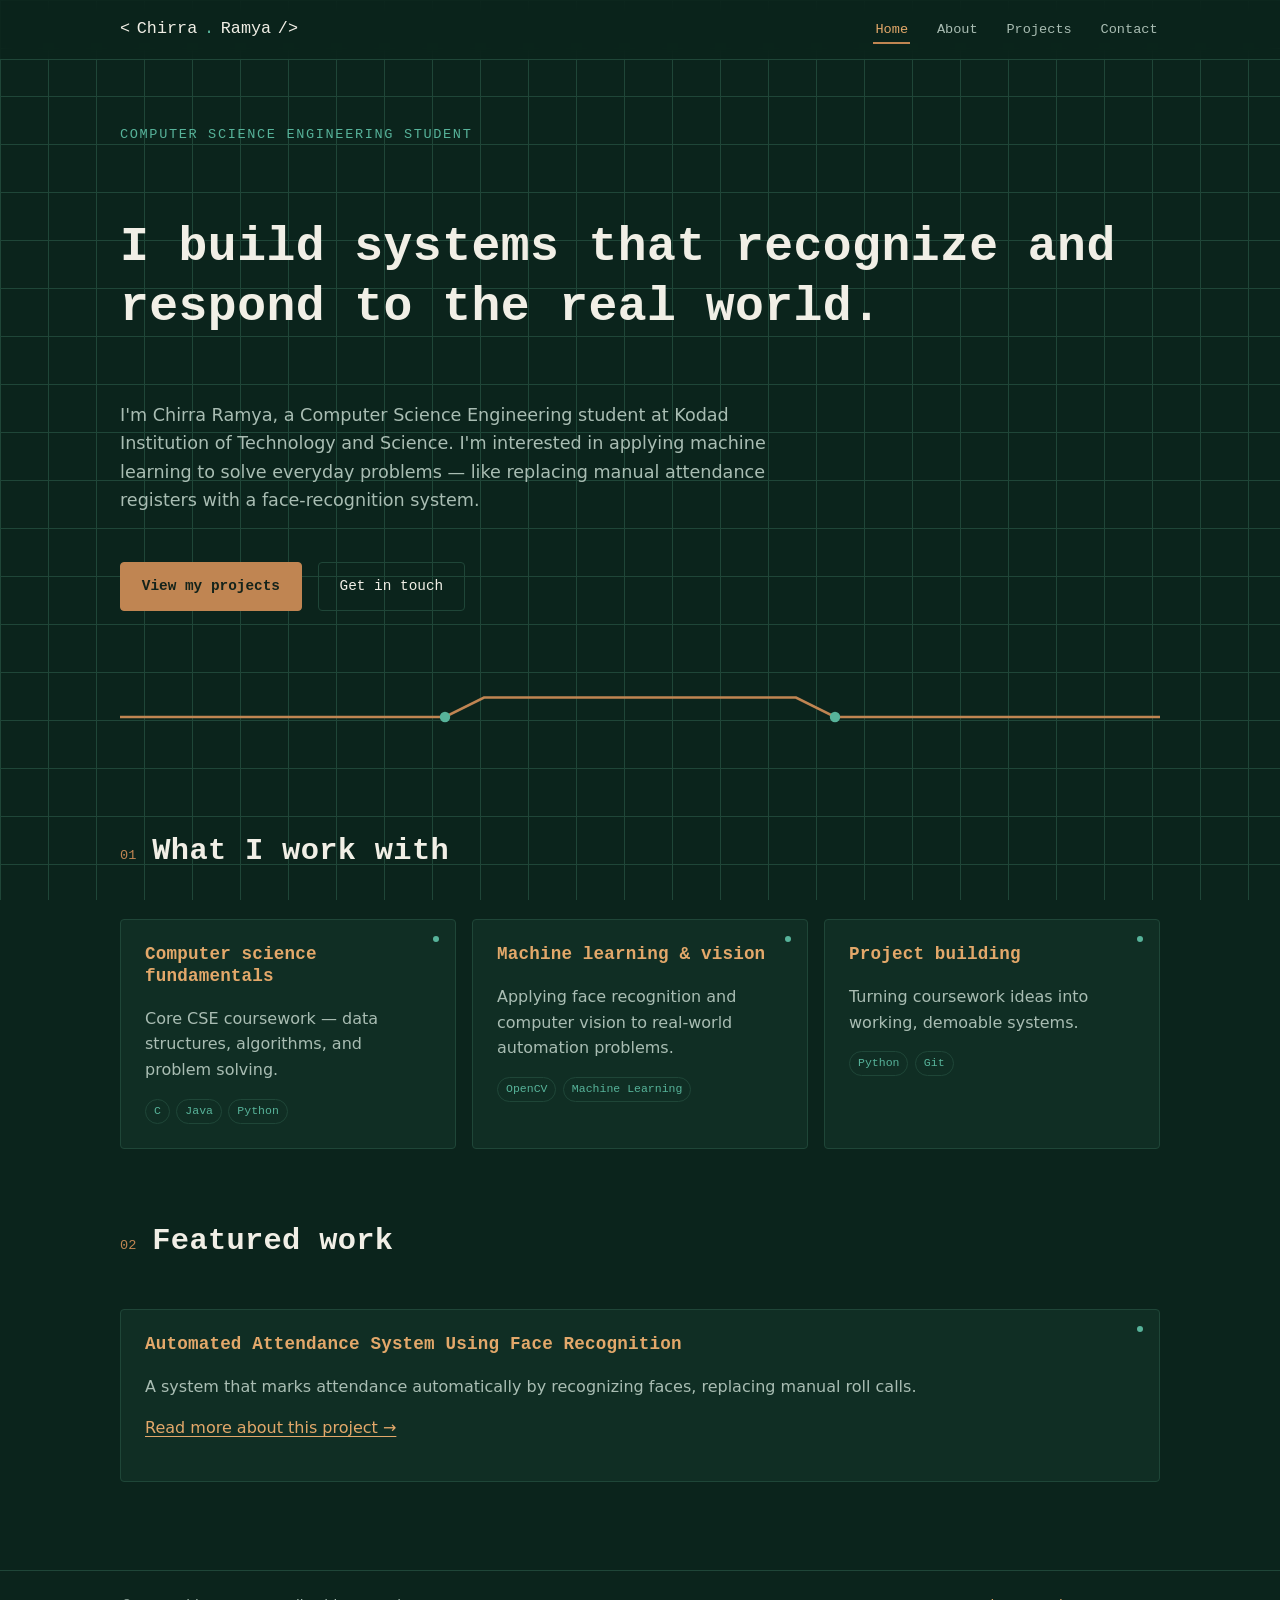
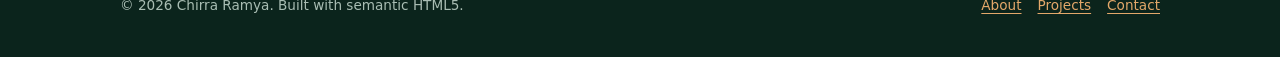
==== index.html @ 434fa374 "Rename index .html to index.html" ====
<!DOCTYPE html>
<html lang="en">
<head>
  <meta charset="UTF-8" />
  <meta name="viewport" content="width=device-width, initial-scale=1.0" />

  <title>Chirra Ramya — CSE Student &amp; Developer</title>
  <meta name="description" content="Portfolio of Chirra Ramya, a Computer Science Engineering student at Kodad Institution of Technology and Science, building projects like an automated attendance system using face recognition." />
  <meta name="keywords" content="Chirra Ramya, CSE, computer science, face recognition, portfolio" />
  <meta name="author" content="Chirra Ramya" />
  <link rel="canonical" href="https://example.com/index.html" />

  <meta property="og:type" content="website" />
  <meta property="og:title" content="Chirra Ramya — CSE Student & Developer" />
  <meta property="og:description" content="CSE student building an automated attendance system using face recognition." />
  <meta property="og:url" content="https://example.com/index.html" />
  <meta name="twitter:card" content="summary" />

  <link rel="stylesheet" href="style.css" />
</head>
<body>

  <a class="skip-link" href="#main">Skip to main content</a>

  <header class="site-header">
    <div class="wrap header-inner">
      <a class="brand" href="index.html" aria-label="Chirra Ramya, home">
        <span aria-hidden="true">&lt;</span>Chirra<span class="dot" aria-hidden="true">.</span>Ramya<span aria-hidden="true">/&gt;</span>
      </a>

      <button class="nav-toggle" type="button" aria-expanded="false" aria-controls="primary-nav">
        Menu
      </button>

      <nav class="primary-nav" id="primary-nav" aria-label="Primary">
        <ul>
          <li><a href="index.html" aria-current="page">Home</a></li>
          <li><a href="about.html">About</a></li>
          <li><a href="projects.html">Projects</a></li>
          <li><a href="contact.html">Contact</a></li>
        </ul>
      </nav>
    </div>
  </header>

  <main id="main">
    <div class="wrap">

      <section class="hero" aria-labelledby="hero-heading">
        <p class="eyebrow">Computer Science Engineering student</p>
        <h1 id="hero-heading">I build systems that recognize and respond to the real world.</h1>
        <p class="lede">
          I'm Chirra Ramya, a Computer Science Engineering student at Kodad
          Institution of Technology and Science. I'm interested in applying
          machine learning to solve everyday problems — like replacing
          manual attendance registers with a face-recognition system.
        </p>
        <div class="cta-row">
          <a class="btn btn-primary" href="projects.html">View my projects</a>
          <a class="btn btn-ghost" href="contact.html">Get in touch</a>
        </div>
      </section>

      <svg class="trace" viewBox="0 0 800 40" preserveAspectRatio="none" aria-hidden="true" focusable="false">
        <path d="M0 20 H250 L280 5 H520 L550 20 H800" />
        <circle cx="250" cy="20" r="4" />
        <circle cx="550" cy="20" r="4" />
      </svg>

      <section aria-labelledby="skills-heading">
        <div class="section-head">
          <span class="index" aria-hidden="true">01</span>
          <h2 id="skills-heading">What I work with</h2>
        </div>
        <div class="grid">
          <article class="card">
            <h3>Computer science fundamentals</h3>
            <p>Core CSE coursework — data structures, algorithms, and problem solving.</p>
            <div class="tag-row">
              <span class="tag">C</span>
              <span class="tag">Java</span>
              <span class="tag">Python</span>
            </div>
          </article>
          <article class="card">
            <h3>Machine learning &amp; vision</h3>
            <p>Applying face recognition and computer vision to real-world automation problems.</p>
            <div class="tag-row">
              <span class="tag">OpenCV</span>
              <span class="tag">Machine Learning</span>
            </div>
          </article>
          <article class="card">
            <h3>Project building</h3>
            <p>Turning coursework ideas into working, demoable systems.</p>
            <div class="tag-row">
              <span class="tag">Python</span>
              <span class="tag">Git</span>
            </div>
          </article>
        </div>
      </section>

      <section aria-labelledby="featured-heading">
        <div class="section-head">
          <span class="index" aria-hidden="true">02</span>
          <h2 id="featured-heading">Featured work</h2>
        </div>
        <div class="grid">
          <article class="card">
            <h3>Automated Attendance System Using Face Recognition</h3>
            <p>A system that marks attendance automatically by recognizing faces, replacing manual roll calls.</p>
            <p><a href="projects.html#attendance-system">Read more about this project →</a></p>
          </article>
        </div>
      </section>

    </div>
  </main>

  <footer class="site-footer">
    <div class="wrap">
      <p>&copy; 2026 Chirra Ramya. Built with semantic HTML5.</p>
      <nav aria-label="Footer">
        <ul>
          <li><a href="about.html">About</a></li>
          <li><a href="projects.html">Projects</a></li>
          <li><a href="contact.html">Contact</a></li>
        </ul>
      </nav>
    </div>
  </footer>

  <script src="nav.js"></script>
</body>
</html>
---- style.css ----
/* =========================================================
   Chirra Ramya — Portfolio Stylesheet
   Theme: printed-circuit-board — copper traces, vias, silkscreen text
   ========================================================= */

:root {
  --bg: #0b241c;
  --bg-panel: #102e24;
  --bg-panel-raised: #143a2d;
  --copper: #c08552;
  --copper-bright: #e3a86a;
  --teal: #57b39a;
  --text: #f1efe6;
  --text-dim: #a9bdb3;
  --border: #1f4638;
  --focus: #ffd479;

  --font-display: "IBM Plex Mono", "Courier New", monospace;
  --font-body: "Inter", system-ui, -apple-system, "Segoe UI", sans-serif;

  --space-1: 0.5rem;
  --space-2: 1rem;
  --space-3: 1.5rem;
  --space-4: 2.5rem;
  --space-5: 4rem;

  --radius: 4px;
  --max-width: 68rem;
}

/* Respect people who don't want animation */
@media (prefers-reduced-motion: reduce) {
  *, *::before, *::after {
    animation-duration: 0.01ms !important;
    animation-iteration-count: 1 !important;
    transition-duration: 0.01ms !important;
    scroll-behavior: auto !important;
  }
}

*, *::before, *::after { box-sizing: border-box; }

html {
  scroll-behavior: smooth;
}

body {
  margin: 0;
  background-color: var(--bg);
  background-image:
    linear-gradient(var(--border) 1px, transparent 1px),
    linear-gradient(90deg, var(--border) 1px, transparent 1px);
  background-size: 48px 48px;
  background-attachment: fixed;
  color: var(--text);
  font-family: var(--font-body);
  font-size: 1rem;
  line-height: 1.6;
}

h1, h2, h3, h4 {
  font-family: var(--font-display);
  font-weight: 600;
  letter-spacing: 0.01em;
  line-height: 1.25;
  color: var(--text);
}

h1 { font-size: clamp(2rem, 4vw, 3rem); }
h2 { font-size: clamp(1.4rem, 2.6vw, 1.9rem); }
h3 { font-size: 1.1rem; color: var(--copper-bright); }

p { margin: 0 0 var(--space-2) 0; color: var(--text-dim); }

a {
  color: var(--copper-bright);
  text-decoration-thickness: 1px;
  text-underline-offset: 3px;
}
a:hover { color: var(--teal); }

/* Visible, high-contrast focus ring everywhere — required for keyboard users */
a:focus-visible,
button:focus-visible,
input:focus-visible,
textarea:focus-visible,
[tabindex]:focus-visible {
  outline: 3px solid var(--focus);
  outline-offset: 3px;
  border-radius: var(--radius);
}

/* Skip link: hidden until a keyboard user tabs to it */
.skip-link {
  position: absolute;
  left: -999px;
  top: auto;
  background: var(--copper-bright);
  color: #14231b;
  padding: var(--space-1) var(--space-2);
  z-index: 100;
  font-family: var(--font-display);
  font-weight: 700;
  border-radius: var(--radius);
}
.skip-link:focus {
  left: var(--space-2);
  top: var(--space-2);
}

/* Screen-reader-only utility: content stays for assistive tech, invisible visually */
.sr-only {
  position: absolute;
  width: 1px; height: 1px;
  padding: 0; margin: -1px;
  overflow: hidden;
  clip: rect(0,0,0,0);
  white-space: nowrap;
  border: 0;
}

.wrap {
  max-width: var(--max-width);
  margin-inline: auto;
  padding-inline: var(--space-3);
}

/* ---------- Header / nav (looks like a component with labelled pins) ---------- */
.site-header {
  border-bottom: 1px solid var(--border);
  background: rgba(11, 36, 28, 0.85);
  backdrop-filter: blur(6px);
  position: sticky;
  top: 0;
  z-index: 50;
}

.header-inner {
  display: flex;
  align-items: center;
  justify-content: space-between;
  padding-block: var(--space-2);
  gap: var(--space-2);
}

.brand {
  font-family: var(--font-display);
  font-size: 1.05rem;
  color: var(--text);
  text-decoration: none;
  display: flex;
  align-items: baseline;
  gap: 0.4em;
}
.brand:hover { color: var(--text); }
.brand .dot { color: var(--teal); }

.primary-nav ul {
  list-style: none;
  display: flex;
  gap: var(--space-3);
  margin: 0;
  padding: 0;
  font-family: var(--font-display);
  font-size: 0.85rem;
}

.primary-nav a {
  text-decoration: none;
  color: var(--text-dim);
  padding: 0.35rem 0.15rem;
  border-bottom: 2px solid transparent;
}
.primary-nav a:hover { color: var(--text); }
.primary-nav a[aria-current="page"] {
  color: var(--copper-bright);
  border-bottom-color: var(--copper);
}

.nav-toggle {
  display: none;
  background: transparent;
  border: 1px solid var(--border);
  color: var(--text);
  font-family: var(--font-display);
  padding: 0.4rem 0.7rem;
  border-radius: var(--radius);
  cursor: pointer;
}

/* ---------- Circuit trace divider: the page's signature element ---------- */
.trace {
  display: block;
  width: 100%;
  height: auto;
  margin-block: var(--space-4);
}
.trace path {
  fill: none;
  stroke: var(--copper);
  stroke-width: 2;
}
.trace circle { fill: var(--teal); }

/* ---------- Hero ---------- */
.hero {
  padding-block: var(--space-5) var(--space-4);
  display: grid;
  gap: var(--space-3);
}
.hero .eyebrow {
  font-family: var(--font-display);
  color: var(--teal);
  font-size: 0.85rem;
  text-transform: uppercase;
  letter-spacing: 0.12em;
  margin: 0 0 var(--space-1) 0;
}
.hero p.lede {
  color: var(--text-dim);
  max-width: 42rem;
  font-size: 1.1rem;
}

.cta-row {
  display: flex;
  gap: var(--space-2);
  flex-wrap: wrap;
  margin-top: var(--space-1);
}

.btn {
  font-family: var(--font-display);
  display: inline-block;
  padding: 0.75rem 1.3rem;
  border-radius: var(--radius);
  text-decoration: none;
  font-size: 0.9rem;
  border: 1px solid var(--copper);
}
.btn-primary {
  background: var(--copper);
  color: #14231b;
  font-weight: 700;
}
.btn-primary:hover { background: var(--copper-bright); color: #14231b; }
.btn-ghost {
  color: var(--text);
  border-color: var(--border);
}
.btn-ghost:hover { border-color: var(--copper); color: var(--copper-bright); }

/* ---------- Cards (skills / projects) ---------- */
.grid {
  display: grid;
  gap: var(--space-2);
  grid-template-columns: repeat(auto-fit, minmax(15rem, 1fr));
}

.card {
  background: var(--bg-panel);
  border: 1px solid var(--border);
  border-radius: var(--radius);
  padding: var(--space-3);
  position: relative;
}
.card::before {
  content: "";
  position: absolute;
  top: var(--space-2);
  right: var(--space-2);
  width: 6px;
  height: 6px;
  border-radius: 50%;
  background: var(--teal);
}

.card h3 { margin-top: 0; }
.card ul { margin: 0; padding-left: 1.1rem; color: var(--text-dim); }
.card li { margin-bottom: 0.3rem; }

.tag-row {
  display: flex;
  flex-wrap: wrap;
  gap: 0.4rem;
  margin-top: var(--space-2);
}
.tag {
  font-family: var(--font-display);
  font-size: 0.72rem;
  color: var(--teal);
  border: 1px solid var(--border);
  padding: 0.15rem 0.5rem;
  border-radius: 999px;
}

/* ---------- Sections ---------- */
section { padding-block: var(--space-3); }
.section-head {
  display: flex;
  align-items: baseline;
  gap: var(--space-2);
  margin-bottom: var(--space-3);
}
.section-head .index {
  font-family: var(--font-display);
  color: var(--copper);
  font-size: 0.85rem;
}

/* ---------- Timeline (About page) ---------- */
.timeline {
  list-style: none;
  margin: 0;
  padding: 0;
  border-left: 2px solid var(--border);
}
.timeline li {
  position: relative;
  padding: 0 0 var(--space-3) var(--space-3);
}
.timeline li::before {
  content: "";
  position: absolute;
  left: -7px;
  top: 0.3rem;
  width: 12px;
  height: 12px;
  border-radius: 50%;
  background: var(--bg);
  border: 2px solid var(--copper);
}
.timeline time {
  display: block;
  font-family: var(--font-display);
  color: var(--teal);
  font-size: 0.8rem;
  margin-bottom: 0.2rem;
}

/* ---------- Form (Contact page) ---------- */
.form-panel {
  background: var(--bg-panel);
  border: 1px solid var(--border);
  border-radius: var(--radius);
  padding: var(--space-4);
}

.field {
  margin-bottom: var(--space-3);
  display: flex;
  flex-direction: column;
  gap: 0.4rem;
}

.field label {
  font-family: var(--font-display);
  font-size: 0.85rem;
  color: var(--text);
}

.field .hint {
  font-size: 0.8rem;
  color: var(--text-dim);
}

.field input,
.field textarea {
  background: var(--bg);
  border: 1px solid var(--border);
  border-radius: var(--radius);
  color: var(--text);
  padding: 0.7rem 0.8rem;
  font-family: var(--font-body);
  font-size: 1rem;
}

.field input:focus,
.field textarea:focus {
  border-color: var(--copper);
}

.field.has-error input,
.field.has-error textarea {
  border-color: #e0745f;
}
.field .error-msg {
  color: #f0a08d;
  font-size: 0.85rem;
  display: none;
}
.field.has-error .error-msg { display: block; }

fieldset {
  border: 1px solid var(--border);
  border-radius: var(--radius);
  padding: var(--space-2) var(--space-3) var(--space-3);
  margin: 0 0 var(--space-3) 0;
}
fieldset legend {
  font-family: var(--font-display);
  color: var(--teal);
  padding: 0 0.4rem;
}

.required::after {
  content: " *";
  color: var(--copper-bright);
}

.form-status {
  padding: var(--space-2);
  border-radius: var(--radius);
  border: 1px solid var(--teal);
  color: var(--teal);
  font-family: var(--font-display);
  font-size: 0.9rem;
  display: none;
}
.form-status.visible { display: block; }

/* ---------- Contact info list ---------- */
.contact-methods {
  list-style: none;
  margin: 0 0 var(--space-4) 0;
  padding: 0;
  display: grid;
  gap: var(--space-2);
  grid-template-columns: repeat(auto-fit, minmax(13rem, 1fr));
}
.contact-methods a {
  display: block;
  padding: var(--space-2);
  border: 1px solid var(--border);
  border-radius: var(--radius);
  text-decoration: none;
}
.contact-methods a:hover { border-color: var(--copper); }
.contact-methods .label {
  display: block;
  font-family: var(--font-display);
  color: var(--text-dim);
  font-size: 0.75rem;
  margin-bottom: 0.2rem;
}

/* ---------- Footer ---------- */
.site-footer {
  border-top: 1px solid var(--border);
  margin-top: var(--space-5);
  padding-block: var(--space-3);
  color: var(--text-dim);
  font-size: 0.85rem;
}
.site-footer .wrap {
  display: flex;
  justify-content: space-between;
  flex-wrap: wrap;
  gap: var(--space-1);
}
.site-footer nav ul {
  list-style: none;
  display: flex;
  gap: var(--space-2);
  margin: 0;
  padding: 0;
}

/* ---------- Responsive nav ---------- */
@media (max-width: 42rem) {
  .nav-toggle { display: inline-block; }
  .primary-nav {
    position: absolute;
    inset-inline: 0;
    top: 100%;
    background: var(--bg-panel);
    border-bottom: 1px solid var(--border);
    display: none;
  }
  .primary-nav.open { display: block; }
  .primary-nav ul {
    flex-direction: column;
    gap: 0;
    padding: var(--space-2) var(--space-3);
  }
  .primary-nav li { border-bottom: 1px solid var(--border); }
  .primary-nav li:last-child { border-bottom: none; }
  .primary-nav a { display: block; padding: var(--space-2) 0; }
}
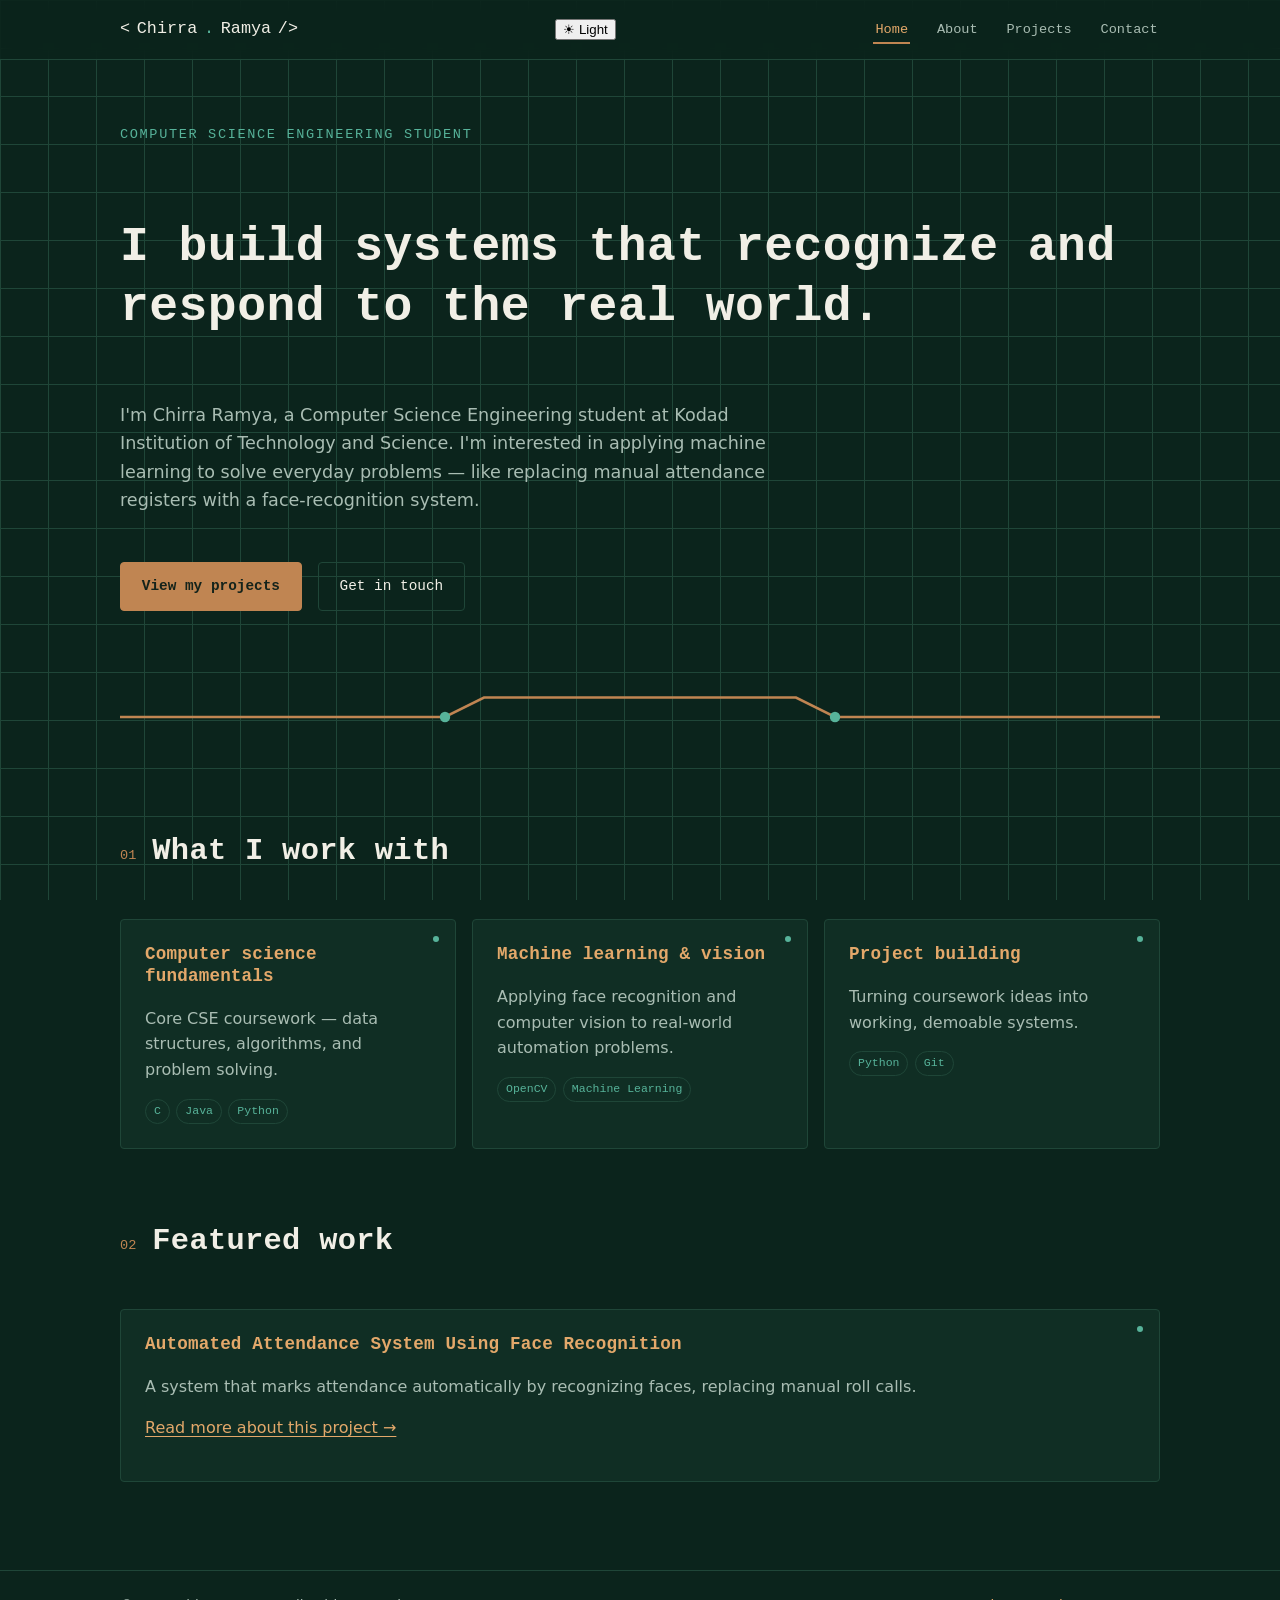
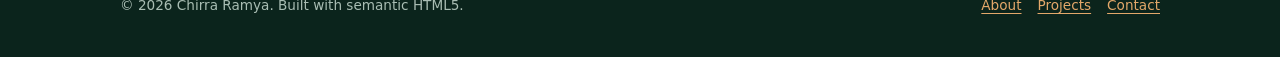
==== commit 80412932: "Update index.html" ====
--- a/index.html
+++ b/index.html
@@ -29,7 +29,11 @@
       </a>
 
       <button class="nav-toggle" type="button" aria-expanded="false" aria-controls="primary-nav">
-        Menu
+        Menu 
+        <button class="theme-toggle" type="button">
+  <span class="icon" aria-hidden="true">☾</span>
+  <span class="label">Dark</span>
+</button>
       </button>
 
       <nav class="primary-nav" id="primary-nav" aria-label="Primary">
@@ -134,3 +138,4 @@
   <script src="nav.js"></script>
 </body>
 </html>
+<script src="theme.js"></script>
--- a/style.css
+++ b/style.css
@@ -487,3 +487,37 @@
   .primary-nav li:last-child { border-bottom: none; }
   .primary-nav a { display: block; padding: var(--space-2) 0; }
 }
+// Light/dark theme toggle.
+// Respects saved preference, falls back to OS setting, and keeps
+// the toggle button's label/icon in sync with the active theme.
+document.addEventListener("DOMContentLoaded", function () {
+  var root = document.documentElement;
+  var toggle = document.querySelector(".theme-toggle");
+  if (!toggle) return;
+
+  var iconEl = toggle.querySelector(".icon");
+  var labelEl = toggle.querySelector(".label");
+
+  function systemPrefersLight() {
+    return window.matchMedia("(prefers-color-scheme: light)").matches;
+  }
+
+  function applyTheme(theme) {
+    root.setAttribute("data-theme", theme);
+    if (iconEl) iconEl.textContent = theme === "light" ? "☀" : "☾";
+    if (labelEl) labelEl.textContent = theme === "light" ? "Light" : "Dark";
+    toggle.setAttribute(
+      "aria-label",
+      theme === "light" ? "Switch to dark theme" : "Switch to light theme"
+    );
+  }
+
+  var saved = localStorage.getItem("theme");
+  applyTheme(saved || (systemPrefersLight() ? "light" : "dark"));
+
+  toggle.addEventListener("click", function () {
+    var current = root.getAttribute("data-theme") === "light" ? "dark" : "light";
+    applyTheme(current);
+    localStorage.setItem("theme", current);
+  });
+});
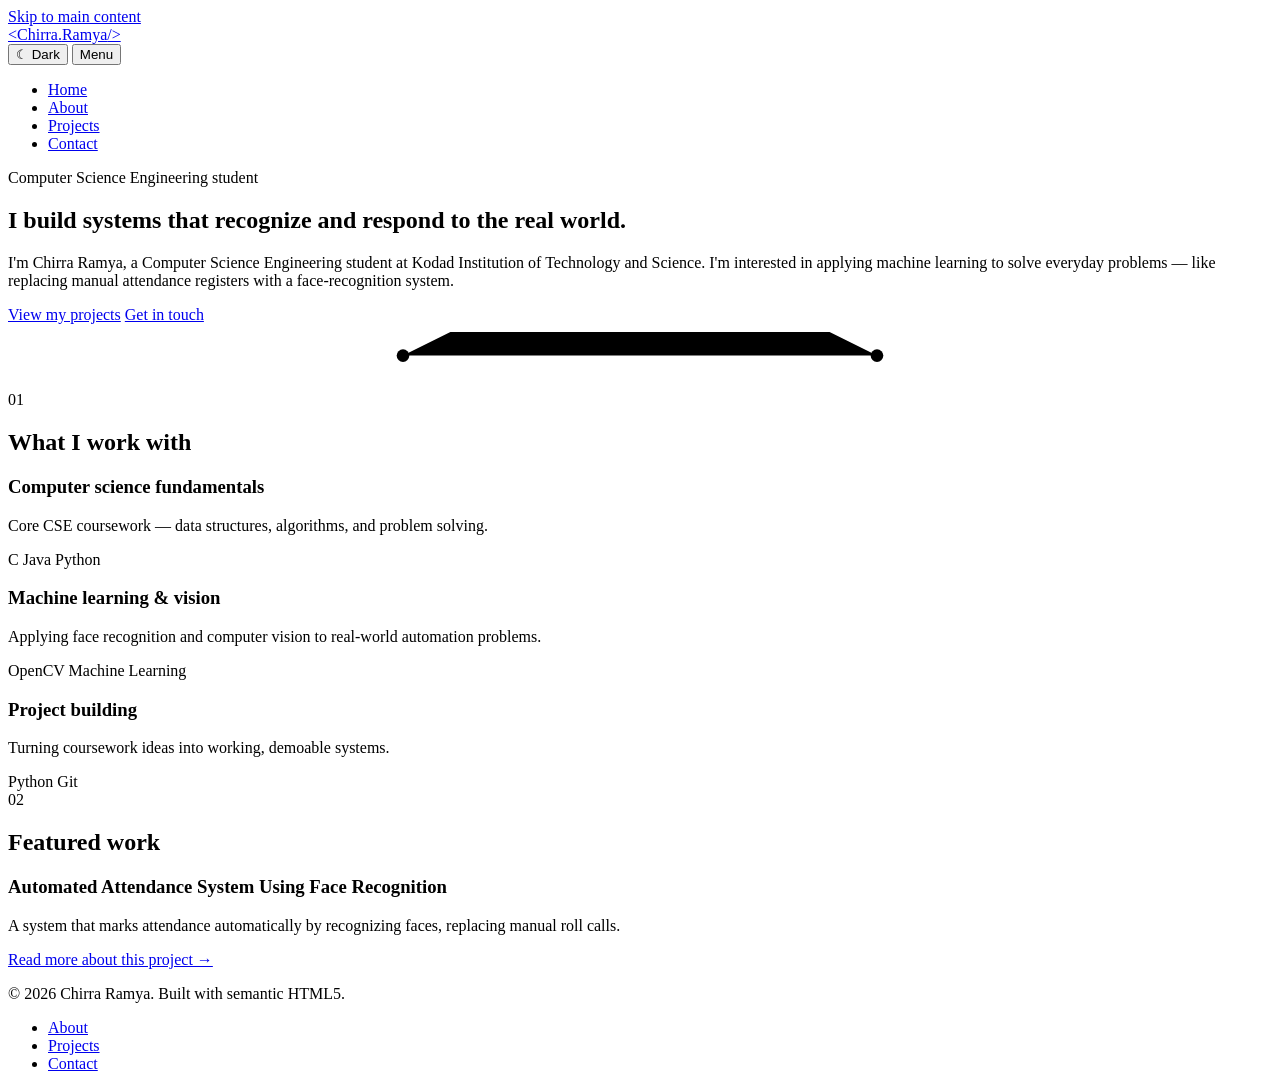
==== commit dfd65539: "Rename index .html to index.html" ====
--- a/index.html
+++ b/index.html
@@ -17,6 +17,18 @@
   <meta name="twitter:card" content="summary" />
 
   <link rel="stylesheet" href="style.css" />
+  <script>
+    // Set the theme before first paint so there's no flash of the wrong theme.
+    (function () {
+      try {
+        var saved = localStorage.getItem("theme");
+        var theme = saved || (window.matchMedia("(prefers-color-scheme: light)").matches ? "light" : "dark");
+        document.documentElement.setAttribute("data-theme", theme);
+      } catch (e) {
+        document.documentElement.setAttribute("data-theme", "dark");
+      }
+    })();
+  </script>
 </head>
 <body>
 
@@ -28,13 +40,13 @@
         <span aria-hidden="true">&lt;</span>Chirra<span class="dot" aria-hidden="true">.</span>Ramya<span aria-hidden="true">/&gt;</span>
       </a>
 
-      <button class="nav-toggle" type="button" aria-expanded="false" aria-controls="primary-nav">
-        Menu 
+      <div class="header-controls">
         <button class="theme-toggle" type="button">
-  <span class="icon" aria-hidden="true">☾</span>
-  <span class="label">Dark</span>
-</button>
-      </button>
+          <span class="icon" aria-hidden="true">☾</span>
+          <span class="label">Dark</span>
+        </button>
+        <button class="nav-toggle" type="button" aria-expanded="false" aria-controls="primary-nav">Menu</button>
+      </div>
 
       <nav class="primary-nav" id="primary-nav" aria-label="Primary">
         <ul>
@@ -135,7 +147,7 @@
     </div>
   </footer>
 
+  <script src="theme.js"></script>
   <script src="nav.js"></script>
 </body>
 </html>
-<script src="theme.js"></script>
